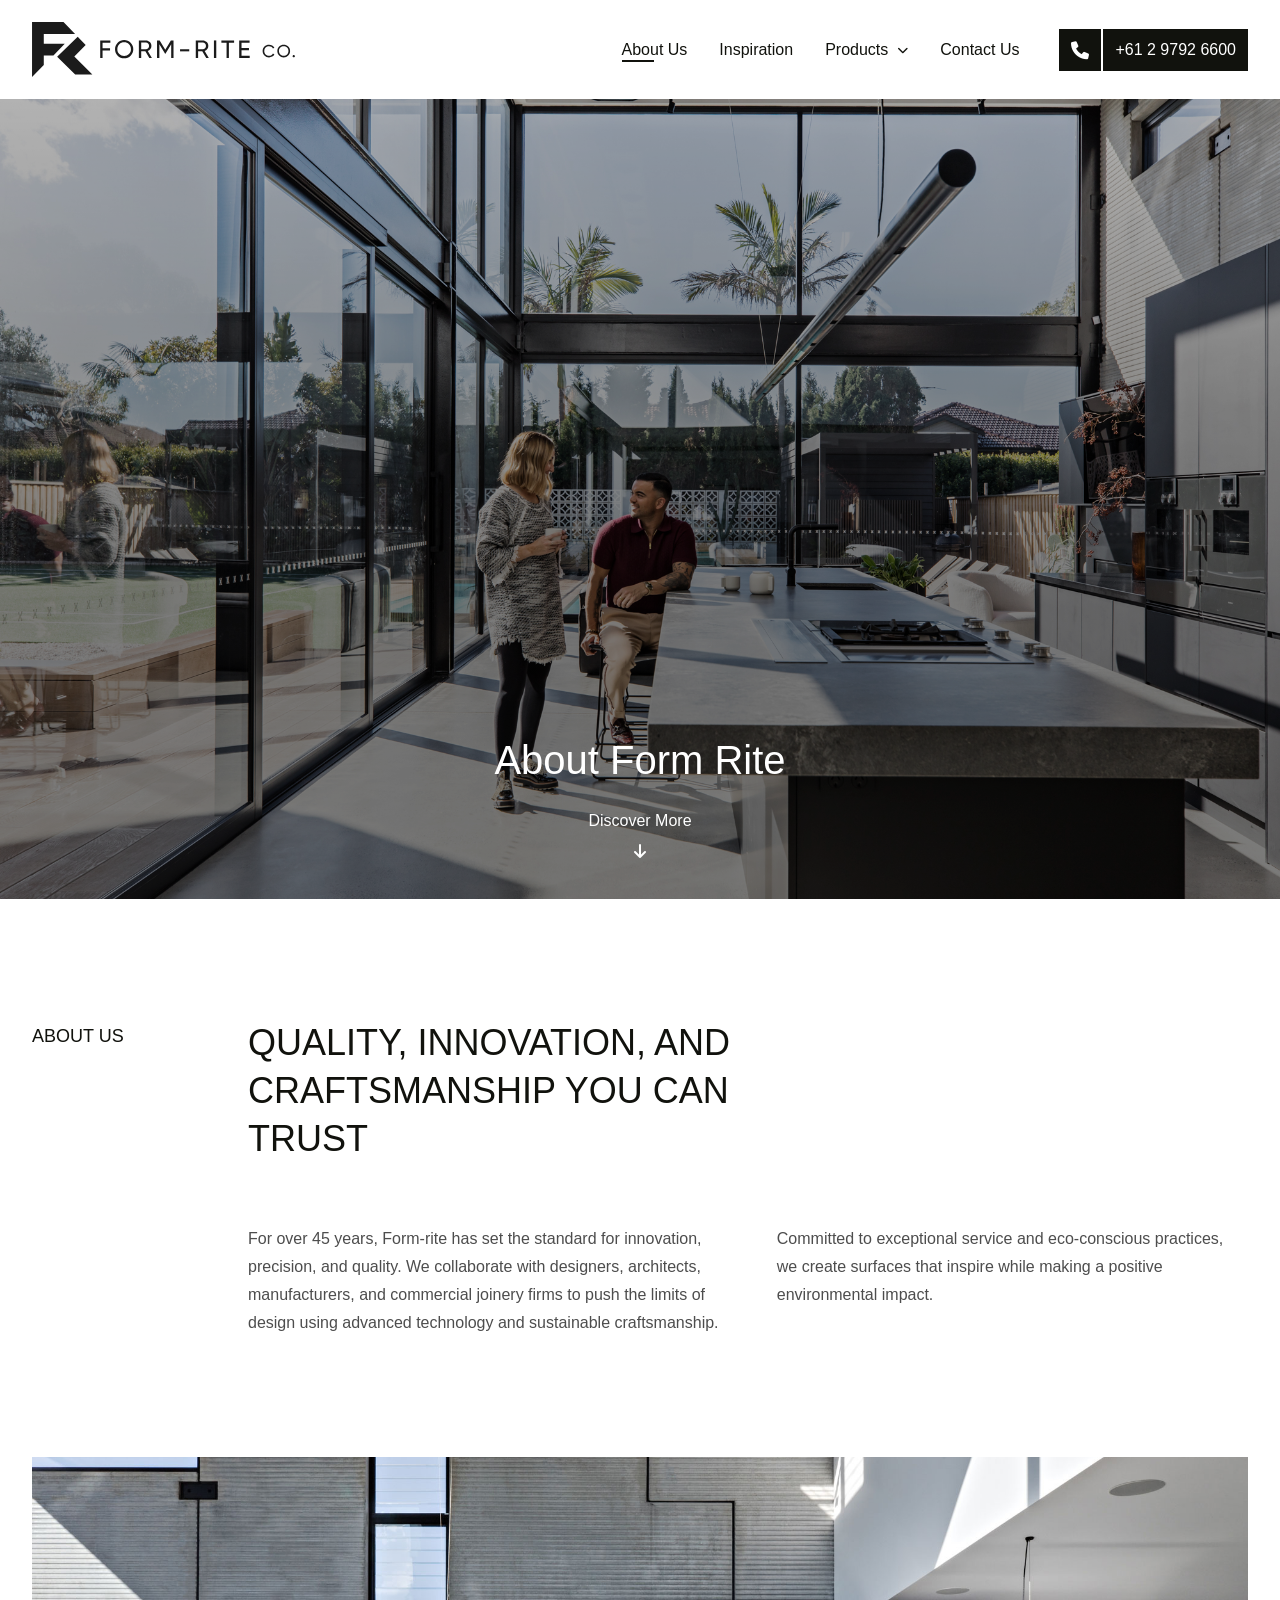
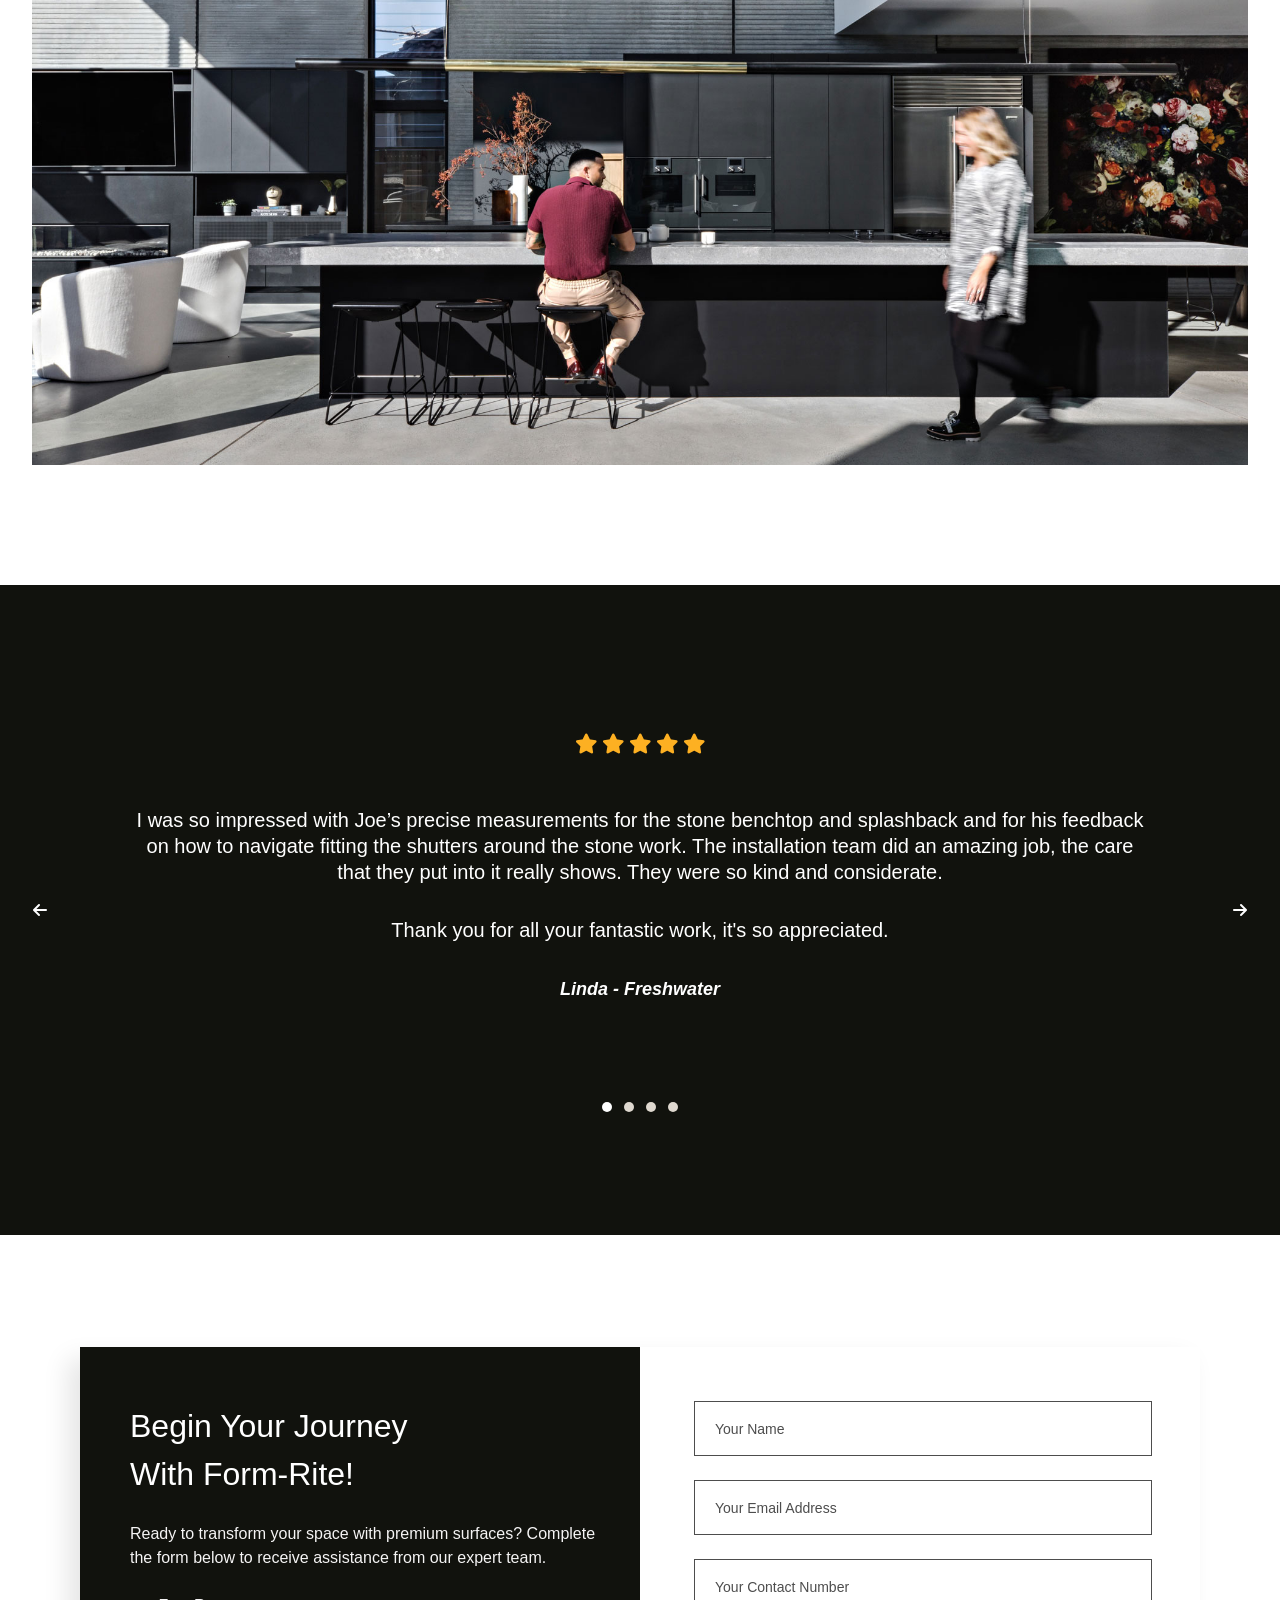
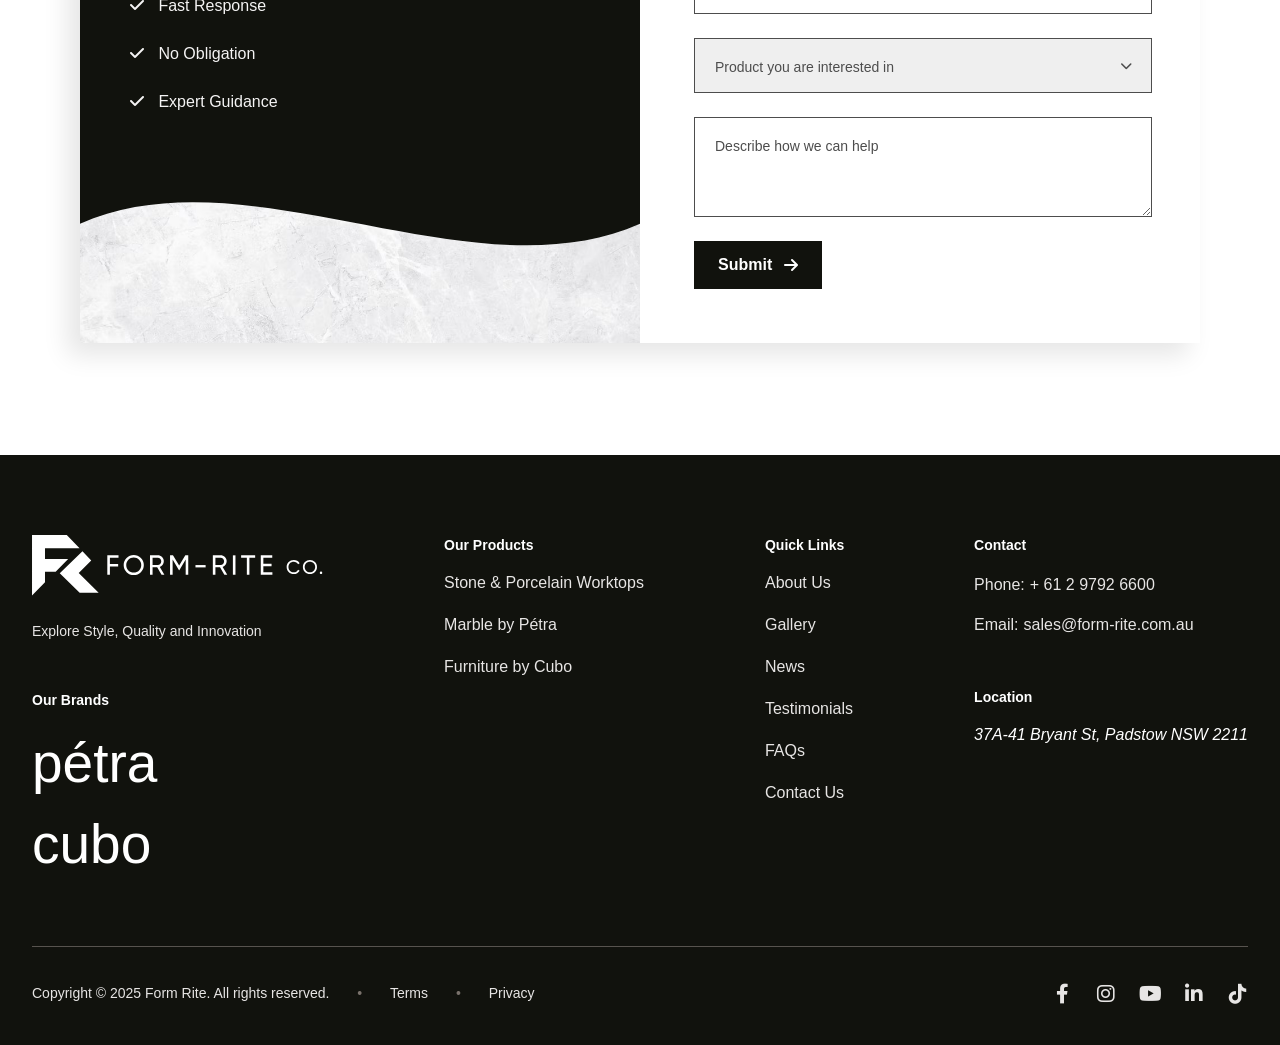
==== about.html @ 88936623 "first" ====
<!doctype html>
<html lang="en">
  <head>
    <meta charset="UTF-8" />
    <meta name="viewport" content="width=device-width, initial-scale=1.0" />
    <title>Form-Rite Co. | Quality, Innovation & Craftsmanship</title>
    <!-- Font Awesome for Icons -->
    <link
      rel="stylesheet"
      href="https://cdnjs.cloudflare.com/ajax/libs/font-awesome/6.0.0/css/all.min.css"
    />
    <!-- Splide CSS -->
    <link
      rel="stylesheet"
      href="https://cdn.jsdelivr.net/npm/@splidejs/splide@4.1.4/dist/css/splide.min.css"
    />

    <!-- Splide JS -->
    <script src="https://cdn.jsdelivr.net/npm/@splidejs/splide@4.1.4/dist/js/splide.min.js"></script>

    <!-- CSS  -->
    <link rel="stylesheet" href="./css/base.css" />
    <link rel="stylesheet" href="./css/main.css" />
    <link rel="stylesheet" href="./css/main-responsive.css" />
    <link rel="stylesheet" href="./css/inner-content.css" />
  </head>
  <body class="site-wrapper">
    <!-- HEADER NAVIGATION -->
    <header class="main-header">
      <div class="wrapper">
        <div class="container main-header__inner">
          <div class="main-header__logo">
            <a href="./index.html">
              <img src="./images/Formrite-logo.svg" alt="Form-Rite Co." />
            </a>
          </div>
          <div class="main-header__links">
            <nav class="main-nav">
              <ul class="main-nav__list">
                <li class="main-nav__item">
                  <a href="./about.html" class="main-nav__link active">
                    About Us
                  </a>
                </li>
                <li class="main-nav__item">
                  <a href="./inspiration.html" class="main-nav__link"
                    >Inspiration</a
                  >
                </li>
                <li class="main-nav__item main-nav__item--dropdown">
                  <span class="main-nav__link">
                    Products
                    <i class="fas fa-chevron-down"></i>
                  </span>
                  <ul class="dropdown-menu">
                    <li>
                      <a href="./product.html" class="dropdown-link">
                        Stone & Porcelain
                      </a>
                    </li>
                    <li>
                      <a href="./product.html" class="dropdown-link">pétra</a>
                    </li>
                    <li>
                      <a href="./product.html" class="dropdown-link">cubo</a>
                    </li>
                  </ul>
                </li>
                <li class="main-nav__item">
                  <a href="./contact.html" class="main-nav__link">Contact Us</a>
                </li>
              </ul>
            </nav>

            <div class="main-header__cta">
              <a href="tel:+61297926600" class="btn--header">
                <i class="fas fa-phone"></i><span>+61 2 9792 6600</span>
              </a>
            </div>
            <button
              class="mobile-nav-toggle"
              aria-label="Toggle navigation"
              id="menu-toggle"
            >
              <i class="fas fa-bars"></i>
            </button>
          </div>
        </div>
      </div>
    </header>

    <!-- HERO SECTION -->
    <section class="hero">
      <img
        src="./images/about-banner.jpg"
        alt=" Banner Tea"
        class="banner-img"
      />
      <div class="wrapper">
        <div class="container hero__container">
          <div class="hero__content">
            <h1 class="hero__title">About Form Rite</h1>
            <a href="#body-content" class="hero__scroll">
              <span class="hero__scroll-text">Discover More</span>
              <i class="fas fa-arrow-down hero__scroll-icon"></i>
            </a>
          </div>
        </div>
      </div>
    </section>
    <section id="body-content"></section>
    <!-- ABOUT SECTION -->
    <section id="about" class="about-section padding-120">
      <div class="wrapper">
        <div class="container">
          <div class="section-split">
            <aside class="section-label">ABOUT US</aside>
            <div class="section-content">
              <h2 class="section-heading about-section-heading">
                QUALITY, INNOVATION, AND CRAFTSMANSHIP YOU CAN TRUST
              </h2>
              <div class="about-grid">
                <p class="about-text">
                  For over 45 years, Form-rite has set the standard for
                  innovation, precision, and quality. We collaborate with
                  designers, architects, manufacturers, and commercial joinery
                  firms to push the limits of design using advanced technology
                  and sustainable craftsmanship.
                </p>
                <p class="about-text">
                  Committed to exceptional service and eco-conscious practices,
                  we create surfaces that inspire while making a positive
                  environmental impact.
                </p>
              </div>
            </div>
          </div>
        </div>
      </div>
    </section>

    <section class="about-main-section padding-bottom-120">
      <div class="wrapper">
        <div class="container">
          <div class="about-main-image-wrapper">
            <img src="./images/guy-tea.png" alt="Guy Drink Tea" />
          </div>
        </div>
      </div>
    </section>

    <!-- TESTIMONIAL SECTION -->
    <section class="testimonials padding-120">
      <div class="wrapper">
        <!-- 1. Added 'splide' class here -->
        <div class="container splide" id="testimonial-slider">
          <!-- CUSTOM ARROWS -->
          <div class="splide__arrows">
            <button class="splide__arrow splide__arrow--prev">
              <i class="fas fa-arrow-left"></i>
            </button>
            <button class="splide__arrow splide__arrow--next">
              <i class="fas fa-arrow-right"></i>
            </button>
          </div>
          <!-- 2. Added splide__track -->
          <div class="splide__track">
            <!-- 3. Added splide__list -->
            <ul class="splide__list">
              <!-- Slide 1 -->
              <li class="splide__slide">
                <div class="testimonial-slider">
                  <div class="testimonial-slider__stars">
                    <i class="fas fa-star"></i><i class="fas fa-star"></i
                    ><i class="fas fa-star"></i><i class="fas fa-star"></i
                    ><i class="fas fa-star"></i>
                  </div>
                  <blockquote class="testimonial-slider__quote">
                    I was so impressed with Joe’s precise measurements for the
                    stone benchtop and splashback and for his feedback on how to
                    navigate fitting the shutters around the stone work. The
                    installation team did an amazing job, the care that they put
                    into it really shows. They were so kind and considerate.
                  </blockquote>
                  <p class="testimonial-slider__footer">
                    Thank you for all your fantastic work, it's so appreciated.
                  </p>
                  <cite class="testimonial-slider__author"
                    >Linda - Freshwater</cite
                  >
                </div>
              </li>

              <!-- Slide 2 (Example) -->
              <li class="splide__slide">
                <div class="testimonial-slider">
                  <div class="testimonial-slider__stars">
                    <i class="fas fa-star"></i><i class="fas fa-star"></i
                    ><i class="fas fa-star"></i><i class="fas fa-star"></i
                    ><i class="fas fa-star"></i>
                  </div>
                  <blockquote class="testimonial-slider__quote">
                    "Fantastic experience from start to finish. The quality of
                    the porcelain is exceptional and the team was very
                    professional during the installation."
                  </blockquote>
                  <p class="testimonial-slider__footer">
                    Highly recommended service!
                  </p>
                  <cite class="testimonial-slider__author">John - Sydney</cite>
                </div>
              </li>
              <!-- Slide 1 -->
              <li class="splide__slide">
                <div class="testimonial-slider">
                  <div class="testimonial-slider__stars">
                    <i class="fas fa-star"></i><i class="fas fa-star"></i
                    ><i class="fas fa-star"></i><i class="fas fa-star"></i
                    ><i class="fas fa-star"></i>
                  </div>
                  <blockquote class="testimonial-slider__quote">
                    I was so impressed with Joe’s precise measurements for the
                    stone benchtop and splashback and for his feedback on how to
                    navigate fitting the shutters around the stone work. The
                    installation team did an amazing job, the care that they put
                    into it really shows. They were so kind and considerate.
                  </blockquote>
                  <p class="testimonial-slider__footer">
                    Thank you for all your fantastic work, it's so appreciated.
                  </p>
                  <cite class="testimonial-slider__author"
                    >Linda - Freshwater</cite
                  >
                </div>
              </li>

              <!-- Slide 2 (Example) -->
              <li class="splide__slide">
                <div class="testimonial-slider">
                  <div class="testimonial-slider__stars">
                    <i class="fas fa-star"></i><i class="fas fa-star"></i
                    ><i class="fas fa-star"></i><i class="fas fa-star"></i
                    ><i class="fas fa-star"></i>
                  </div>
                  <blockquote class="testimonial-slider__quote">
                    "Fantastic experience from start to finish. The quality of
                    the porcelain is exceptional and the team was very
                    professional during the installation."
                  </blockquote>
                  <p class="testimonial-slider__footer">
                    Highly recommended service!
                  </p>
                  <cite class="testimonial-slider__author">John - Sydney</cite>
                </div>
              </li>
            </ul>
          </div>

          <!-- 4. Splide will automatically inject pagination here -->
        </div>
      </div>
    </section>

    <!-- CONTACT SECTION -->
    <section class="contact-section">
      <div class="wrapper">
        <div class="container">
          <div class="contact-card">
            <!-- LEFT: Info & Wave -->
            <div class="contact-card__info">
              <div class="contact-card__text-content">
                <h2>Begin Your Journey With Form-Rite!</h2>
                <p>
                  Ready to transform your space with premium surfaces? Complete
                  the form below to receive assistance from our expert team.
                </p>
                <ul class="contact-list">
                  <li><i class="fas fa-check"></i> Fast Response</li>
                  <li><i class="fas fa-check"></i> No Obligation</li>
                  <li><i class="fas fa-check"></i> Expert Guidance</li>
                </ul>
              </div>

              <!-- The Wavy Marble Element -->
              <div class="marble-wave">
                <img src="./images/marble-bg.png" alt="Marble Texture" />
              </div>
            </div>

            <!-- RIGHT: Form -->
            <div class="contact-card__form">
              <form>
                <input type="text" placeholder="Your Name" class="form-input" />
                <input
                  type="email"
                  placeholder="Your Email Address"
                  class="form-input"
                />
                <input
                  type="tel"
                  placeholder="Your Contact Number"
                  class="form-input"
                />

                <div class="select-box">
                  <select class="form-select">
                    <option disabled selected>
                      Product you are interested in
                    </option>
                    <option value="stone">Stone & Porcelain</option>
                    <option value="marble">Pétra</option>
                    <option value="furniture">Cubo</option>
                  </select>
                </div>

                <textarea
                  placeholder="Describe how we can help"
                  class="form-textarea"
                  rows="2"
                ></textarea>

                <button type="submit" class="btn--submit">
                  Submit <i class="fas fa-arrow-right"></i>
                </button>
              </form>
            </div>
          </div>
        </div>
      </div>
    </section>

    <!-- THE WAVE CLIP (Paste this at the bottom of your HTML) -->
    <svg width="0" height="0" style="position: absolute">
      <defs>
        <clipPath id="contact-wave" clipPathUnits="objectBoundingBox">
          <path d="M1,0.2 C0.7,0.7 0.3,-0.3 0,0.2 V1 H1 Z"></path>
        </clipPath>
      </defs>
    </svg>

    <!-- FOOTER -->
    <footer class="main-footer">
      <div class="wrapper">
        <div class="container">
          <div class="footer-grid">
            <div class="footer-brand">
              <img
                src="./images/White-Form-rite_logo.svg"
                alt="Form-Rite Co."
                class="footer-logo"
              />
              <p class="footer-tagline">
                Explore Style, Quality and Innovation
              </p>
              <div class="footer-sub-brands">
                <h4 class="footer-heading">Our Brands</h4>
                <p class="brand-text">pétra</p>
                <p class="brand-text">cubo</p>
              </div>
            </div>

            <div class="footer-nav-col">
              <h4 class="footer-heading">Our Products</h4>
              <ul class="footer-links">
                <li><a href="#">Stone & Porcelain Worktops</a></li>
                <li><a href="#">Marble by Pétra</a></li>
                <li><a href="#">Furniture by Cubo</a></li>
              </ul>
            </div>

            <div class="footer-nav-col">
              <h4 class="footer-heading">Quick Links</h4>
              <ul class="footer-links">
                <li><a href="./about.html">About Us</a></li>
                <li><a href="#">Gallery</a></li>
                <li><a href="#">News</a></li>
                <li><a href="#">Testimonials</a></li>
                <li><a href="#">FAQs</a></li>
                <li><a href="#">Contact Us</a></li>
              </ul>
            </div>

            <div class="footer-nav-col">
              <h4 class="footer-heading">Contact</h4>
              <p class="footer-contact">
                <span>Phone:</span
                ><a href="tel:+61297926600">+ 61 2 9792 6600</a>
              </p>
              <p class="footer-contact">
                <span>Email:</span>
                <a href="mailto:sales@form-rite.com.au"
                  >sales@form-rite.com.au
                </a>
              </p>
              <h4 class="footer-heading footer-heading--margin">Location</h4>
              <address class="footer-address">
                37A-41 Bryant St, Padstow NSW 2211
              </address>
            </div>
          </div>

          <div class="footer-bottom">
            <div class="footer-legal">
              <p>
                Copyright © 2025 Form Rite. All rights reserved.
                <span class="dot-dot">•</span> <a href="#">Terms</a>
                <span class="dot-dot">•</span> <a href="#">Privacy</a>
              </p>
            </div>
            <div class="footer-socials">
              <a href="#"><i class="fab fa-facebook-f"></i></a>
              <a href="#"><i class="fab fa-instagram"></i></a>
              <a href="#"><i class="fab fa-youtube"></i></a>
              <a href="#"><i class="fab fa-linkedin-in"></i></a>
              <a href="#"><i class="fab fa-tiktok"></i></a>
            </div>
          </div>
        </div>
      </div>
    </footer>
    <script src="./js/dropdown.js"></script>
    <script src="./js/main.js"></script>
  </body>
</html>
---- css/base.css ----
@import url("https://fonts.cdnfonts.com/css/almarai");
@import url("https://fonts.cdnfonts.com/css/inter");
@import url("https://fonts.cdnfonts.com/css/futura-lt");
:root {
  /* Font  */
  --heading-font: "Almarai", sans-serif;
  --body-font: "Inter", sans-serif;
  --beautiful-font: "Futura LT", sans-serif;
  /* Colors  */
  --color-black: #11120d;
  --color-dark-gray: #4d4d4d;
  --color-beige: #dfd8cf;
  --color-white: #ffffff;
  --footer-text-white: #e7e5e4;
  --form-text-white: #f5f4f4;
  /* Golbal padding  */
  --container-width: 1216px;
  --container-margin: 0 auto;
  --container-padding: 0 2rem;

  /* section padding  */
  --padding-120: 12rem 0;
  --padding-80: 8rem 0;
  --section-split: 9.6rem;
  /* Nav  */
  --navbar-height: 10rem;
  --navbar-padding: 2.2rem 0;
  /* Icon  */
  --icon-size: 1.8rem;
  /* Transition  */
  --transition: all 0.3s ease;
}

* {
  box-sizing: border-box;
  margin: 0;
  padding: 0;
}
html {
  font-size: 62.5%;
  scroll-behavior: smooth;
  /* Prevent Safari from overriding font sizes */
  -webkit-text-size-adjust: 100%;
}
/* --- Base Body Styles --- */
body {
  font-family: var(--body-font);
  font-size: 1.6rem; /* Becomes 16px due to 62.5% html font-size */
  line-height: 1.5;
  background-color: var(--color-white);
  color: var(--color-black);
  -webkit-font-smoothing: antialiased;
  -moz-osx-font-smoothing: grayscale;
}

/* --- Typography --- */
h1,
h2,
h3 {
  font-family: var(--heading-font);
  color: var(--color-black);
  font-weight: 400;
  letter-spacing: 0;
  vertical-align: middle;
}

h1 {
  font-size: 4rem;
  line-height: 5rem;
  text-align: center;
}
h2 {
  font-size: 3.6rem;
  line-height: 4.8rem;
  text-transform: uppercase;
}
h3 {
  font-size: 3.2rem;
  line-height: 4.8rem;
  text-transform: capitalize;
}
h4 {
  font-family: var(--heading-font);
  font-weight: 700;
  font-size: 1.4rem;
  line-height: 2rem;
  letter-spacing: 0;
  margin-bottom: 1.6rem;
}
p {
  font-family: var(--body-font);
  font-weight: 400;
  font-size: 1.6rem;
  line-height: 2.8rem;
  letter-spacing: 0;
  vertical-align: middle;
  color: var(--color-dark-gray);
}
.section-label {
  max-width: 216px;
  width: 100%;
  padding-top: 0.4rem;
  font-weight: 400;
  font-size: 1.8rem;
  line-height: 2.6rem;
  letter-spacing: 0%;
  text-transform: uppercase;
}
.section-heading--white {
  color: var(--color-white);
}
/* --- Interactive Elements --- */
a {
  text-decoration: none;
  color: inherit;
  transition: opacity 0.3s ease;
}

button {
  cursor: pointer;
  border: none;
  font-family: inherit;
}

/* --- Utility Classes --- */
.bg-dark {
  background-color: var(--color-black);
  color: var(--color-white);
}

.text-center {
  text-align: center;
}

/* --- Responsive Helpers --- */
@media (max-width: 1024px) {
  :root {
    --container-padding: 0 2rem;
    --padding-120: 9rem 0;
    --padding-80: 6rem 0;
    --section-split: 6rem;
  }
}
@media (max-width: 768px) {
  :root {
    --container-padding: 0 2rem; /* Reduce padding on mobile */
    --padding-120: 6rem 0;
    --padding-80: 4rem 0;
    --section-split: 4rem;
  }

  h1 {
    font-size: 2.8rem;
    line-height: 3.8rem;
  }
  h2 {
    font-size: 2.4rem;
    line-height: 3.8rem;
  }
  .section-label {
    font-size: 1.6rem;
  }
}
@media (max-width: 480px) {
  :root {
    --padding-120: 4rem 0;
    --padding-80: 3rem 0;
    --section-split: 3rem;
  }
}

/* --- Image Reset --- */
img {
  max-width: 100%;
  display: block;
}
.wrapper {
  padding: var(--container-padding);
}
.container {
  max-width: var(--container-width);
  margin: var(--container-margin);
}
.btn {
  background: var(--color-black);
  color: var(--color-white);
  padding: 1.3rem;
}
.padding-80 {
  padding: var(--padding-80);
}

.padding-120 {
  padding: var(--padding-120);
}
.padding-bottom-120 {
  padding: 0 0 var(--padding-120);
}
---- css/main.css ----
/* Header  */
.main-header {
  max-height: var(--navbar-height);
  padding: var(--navbar-padding);
  position: relative;
  z-index: 1000;
  background-color: var(--color-white); /* Ensures header is solid */
}

.main-header__inner {
  display: flex;
  justify-content: space-between;
  align-items: center;
}

.main-header__logo img {
  width: 100%;
  max-width: 100%;
  height: 55px;
  object-fit: contain;
  object-position: center left;
}
.main-header__links {
  display: flex;
  align-items: center;
}
.main-nav__list {
  list-style: none;
  display: flex;
  align-items: center;
  gap: 3.2rem;
  margin-right: 4rem;
}

.main-nav__item {
  font-weight: 500;
  font-size: 1.6rem;
  line-height: 2.4rem;
  letter-spacing: 0;
}
.main-nav__link {
  display: flex;
  align-items: center;
  position: relative;
  transition: var(--transition);
  cursor: pointer;
}
.main-nav__link::after {
  content: "";
  position: absolute;
  bottom: 0;
  left: 0; /* Move to the middle */
  width: 0; /* Start hidden */
  height: 2px; /* Thickness */
  background-color: var(--color-black); /* Your palette color */
  transition: width 0.3s ease-in-out;
}

.main-nav__link:hover::after,
.main-nav__link.active::after {
  width: 50%; /* This defines the "half underline" */
}
.btn--header {
  display: flex;
  align-items: center;
  gap: 2px;
}
.btn--header i {
  /* 1. Make it a fixed-size square box */
  display: inline-flex;
  align-items: center;
  justify-content: center;
  width: 4.2rem;
  height: 4.2rem;

  /* 2. Control the icon (glyph) size */
  font-size: var(--icon-size);

  line-height: 1;

  vertical-align: middle;

  background: var(--color-black);
  color: var(--color-white);
}
.btn--header span {
  display: inline-flex;
  align-items: center;
  justify-content: center;
  height: 4.2rem;
  background: var(--color-black);
  color: var(--color-white);
  font-weight: 500;
  font-size: 1.6rem;
  line-height: 2.4rem;
  letter-spacing: 0;
  padding: 0 1.2rem;
}
.btn--header:hover i,
.btn--header:hover span {
  opacity: 0.9;
}

/* DropDOwn  */

.main-nav__link i {
  padding-left: 1rem;
  font-size: 1.1rem;
  align-items: center;
}

/* 1. Parent Positioning */
.main-nav__item--dropdown {
  position: relative; /* Anchor for the absolute dropdown */
}

/* 2. Dropdown Container */
.dropdown-menu {
  position: absolute;
  top: 100%; /* Sits directly below the link */
  left: 0;
  width: 18rem;
  background-color: var(--color-white);
  list-style: none;
  box-shadow: 0 10px 25px rgba(0, 0, 0, 0.1);

  /* Animation: Start hidden and slightly lower */
  opacity: 0;
  visibility: hidden;
  transform: translateY(10px);
  transition: all 0.3s ease;
  z-index: 100;
}

/* 3. Show on Hover */
.main-nav__item--dropdown:hover .dropdown-menu {
  opacity: 1;
  visibility: visible;
  transform: translateY(0);
}

/* 4. Dropdown Individual Links */
.dropdown-link {
  display: block;
  padding: 1rem 2.5rem;
  text-decoration: none;
  font-weight: 500;
  font-size: 1.5rem;
  line-height: 2rem;
  letter-spacing: 0;
  transition: background 0.2s ease;
}

.dropdown-link:hover {
  background-color: var(--color-black);
  color: var(--color-white);
}

/* 5. Handle the Chevron Icon */
.nav-icon {
  font-size: 1.2rem; /* Smaller than the 4.2rem buttons */
  margin-left: 8px;
  transition: transform 0.3s ease;
}

/* Rotate chevron when parent is hovered */
.main-nav__item--dropdown:hover .nav-icon {
  transform: rotate(180deg);
}

/* Ensure the half-underline doesn't cover the whole width including icon */
.main-nav__item--dropdown .main-nav__link::after {
  max-width: 60px; /* Optional: limits the underline length on the dropdown trigger */
}

/* Banner Section  */

.hero {
  position: relative;
  /* Calculate height: 100% viewport height minus navbar */
  height: calc(100vh - var(--navbar-height));
  width: 100%;
  overflow: hidden;
  display: flex;
  align-items: end;
  padding: 4rem 0;
  background: linear-gradient(
    360deg,
    rgba(0, 0, 0, 0.3) 36.5%,
    rgba(0, 0, 0, 0) 100%
  );
}

.banner-img {
  position: absolute;
  top: 0;
  left: 0;
  width: 100%;
  height: 100%;
  /* This makes the img behave like a background-cover */
  object-fit: cover;
  object-position: center;
  z-index: -1; /* Pushes image behind the text */
}

/* Optional: Add a dark overlay so text is easier to read */
.hero::before {
  content: "";
  position: absolute;
  top: 0;
  left: 0;
  width: 100%;
  height: 100%;
  background: rgba(0, 0, 0, 0.3); /* Subtle dark tint */
  z-index: 0;
}

.hero .wrapper {
  position: relative;
  z-index: 1; /* Ensures content stays above the image and overlay */
  width: 100%;
}

.hero__content {
  color: var(--color-white);
  text-align: center;
}

.hero__title {
  color: var(--color-white); /* Override default if needed */
  margin-bottom: 2.4rem;
}

/* Scroll Section Styles */
.hero__scroll {
  display: inline-flex;
  flex-direction: column;
  align-items: center;
  gap: 0.8rem;
  cursor: pointer;
}

.hero__scroll-text {
  font-family: var(--body-font);
  font-size: 1.6rem;
  letter-spacing: 0;
  font-weight: 500;
  line-height: 2.4rem;

  /* FIX 1: Add relative positioning so the line stays under the text */
  position: relative;
  padding-bottom: 2px; /* Give the line some breathing room */
  display: inline-block; /* Ensures the span respects height/padding */
}

.hero__scroll-text::after,
.footer-links a::after,
.footer-contact a::after {
  content: "";
  position: absolute;
  bottom: 0;
  left: 0;
  width: 0;
  height: 1px;
  background-color: var(--color-white);
  transition: width 0.3s ease-in-out;
}

/* FIX 2 & 3: Match the class name and add :hover */
.hero__scroll:hover .hero__scroll-text::after,
.footer-links a:hover::after,
.footer-contact a:hover::after {
  width: 100%; /* Or 50% if you still want the half-underline look */
}

.hero__scroll-icon {
  font-size: 1.6rem;
  animation: bounce 2s infinite;
  color: var(--color-white); /* Ensure it is visible against the banner */
}

@keyframes bounce {
  0%,
  20%,
  50%,
  80%,
  100% {
    transform: translateY(0);
  }
  40% {
    transform: translateY(-5px);
  }
  60% {
    transform: translateY(-3px);
  }
}

/* Footer Section  */

.main-footer {
  background: var(--color-black);
  color: var(--color-white);
  padding: 8rem 0 4rem;
}
.footer-grid {
  display: flex;
  flex-wrap: wrap;
  gap: 3rem 2rem;
  justify-content: space-between;
  align-items: flex-start;
  padding-bottom: 6.4rem;
  border-bottom: 1px solid #57534e;
}
.footer-logo {
  max-width: 291px;
  width: 100%;
  height: auto;
  margin-bottom: 2.4rem;
}
.footer-tagline {
  font-weight: 400;
  font-size: 1.4rem;
  line-height: 2.2rem;
  letter-spacing: 0;
  color: var(--footer-text-white);
  margin-bottom: 4.8rem;
}
.footer-sub-brands p {
  font-family: var(--beautiful-font);
  font-weight: 400;
  font-size: 5.5rem;
  line-height: 7.5rem;
  letter-spacing: 4%;
  color: var(--color-white);
}
.footer-sub-brands p + p {
  margin-top: 6px;
}

.footer-links {
  list-style: none;
  display: flex;
  flex-direction: column;
  gap: 1.6rem;
}
.footer-contact span {
  font-family: var(--body-font);
  font-weight: 400;
  font-size: 1.6rem;
  line-height: 2.4rem;
  color: var(--footer-text-white);
  display: inline-block;
  padding-right: 0.5rem;
}
.footer-contact + .footer-contact {
  margin-top: 1.4rem;
  display: flex;
}
.footer-links a,
.footer-contact a {
  position: relative;
  display: inline-block;
  padding-bottom: 2px;
  font-family: var(--body-font);
  font-weight: 400;
  font-size: 1.6rem;
  line-height: 2.4rem;
  letter-spacing: 0;
  color: var(--footer-text-white);
}

.footer-heading--margin {
  margin-top: 4.8rem;
}

.footer-bottom {
  display: flex;

  justify-content: space-between;
  align-items: center;
  padding-top: 3.4rem;
}

.footer-legal p {
  font-weight: 400;
  font-size: 1.4rem;
  line-height: 2rem;
  letter-spacing: 0;
  color: var(--footer-text-white);
}
.footer-legal .dot-dot {
  display: inline-block;
  color: #79716b;
  padding: 0 2.4rem;
}

.footer-socials {
  display: flex;
  align-items: center;
  gap: 2.4rem;
}

.footer-socials i {
  display: inline-flex;
  align-items: center;
  justify-content: center;
  width: 2rem;
  height: 2rem;
  font-size: 2rem;
  line-height: 1;

  vertical-align: middle;
  color: var(--footer-text-white);
}

/* Contact Section  */

.contact-section {
  background-image: url("../images/marble-bg.png");
  background-size: cover;
  background-repeat: no-repeat;
  background-position: center;
  background-attachment: fixed;
  padding: 11.2rem 0;
}

/* The Main Card */
.contact-card {
  display: grid;
  grid-template-columns: 1fr 1fr;
  background-color: var(--color-white);
  box-shadow: -12px 12px 24px 0px #0000001a;
  max-width: 1120px;
  margin: 0 auto;
}

/* Left Black Info Side */
.contact-card__info {
  background-color: var(--color-black);
  color: var(--color-white);
  position: relative;
  display: flex;
  flex-direction: column;
  overflow: hidden;
}

.contact-card__text-content {
  z-index: 2;
  padding: 5.5rem 4rem 18rem 5rem;
}

.contact-card__text-content h2 {
  color: var(--color-white);
  font-weight: 400;
  font-size: 3.2rem;
  line-height: 4.8rem;
  letter-spacing: 0;
  max-width: 34rem;
  text-transform: capitalize;
  margin-bottom: 2.4rem;
}
.contact-card__text-content p {
  color: var(--form-text-white);
  font-weight: 400;
  font-size: 1.6rem;
  line-height: 2.4rem;
  letter-spacing: 0%;
  margin-bottom: 2.4rem;
}
.contact-list {
  list-style: none;
}
.contact-list li {
  font-weight: 400;
  font-size: 1.6rem;
  line-height: 2.4rem;
  letter-spacing: 0%;
  color: var(--form-text-white);
  margin-bottom: 2.4rem;
}
.contact-list i {
  display: inline-block;
  margin-right: 1rem;
}

/* The Wavy Marble Texture */
.marble-wave {
  position: absolute;
  bottom: 0;
  left: 0;
  width: 100%;
  height: 25%; /* Controls how much marble is visible */
}

.marble-wave img {
  width: 100%;
  height: 100%;
  object-fit: cover;
  clip-path: url(#contact-wave); /* Links to the SVG above */
}

/* Right Form Side */
.contact-card__form {
  padding: 5.4rem 4.8rem 5.4rem 5.4rem;
}

.form-input,
.form-select,
.form-textarea {
  width: 100%;
  padding: 1.15rem 2rem;
  margin-bottom: 2.4rem;
  border: 1px solid var(--color-dark-gray);
  font-family: var(--body-font);
  font-weight: 400;
  font-size: 1.4rem;
  line-height: 3.2rem;
  letter-spacing: 0%;
  vertical-align: middle;
  color: var(--color-dark-gray);
  height: 5.5rem;
}
.form-input::placeholder,
.form-textarea::placeholder,
.form-select:invalid,
.form-select option[value=""][disabled] {
  color: var(--color-dark-gray);
}
.form-textarea {
  height: 10rem;
}
/* 1. Hide the default browser arrow */
.form-select {
  appearance: none;
  -webkit-appearance: none;
  -moz-appearance: none;

  /* Add extra right padding so text doesn't hit the icon */
  padding-right: 4.5rem !important;
  cursor: pointer;
}

/* 2. Position the parent container */
.select-box {
  position: relative;
  width: 100%;
}

/* 3. Add the Font Awesome Icon */
.select-box::after {
  /* This is the Font Awesome 'Chevron Down' Unicode */
  content: "\f078";
  font-family: "Font Awesome 6 Free";
  font-weight: 900; /* Required for solid icons */

  /* Positioning */
  position: absolute;
  right: 2rem; /* Match your input horizontal padding */
  top: 50%;
  transform: translateY(-50%);

  /* Styling */
  font-size: 1.2rem;
  color: var(--color-dark-gray);

  /* CRITICAL: Allows clicks to pass through to the select menu */
  pointer-events: none;

  /* Small adjustment to account for your line-height/padding offset */
  margin-top: -1.2rem;
}

/* 4. Optional: Change icon color on hover */
.select-box:hover::after {
  color: var(--color-black);
}
.select-box:focus-within::after {
  color: var(--color-black);
}
/* Submit Button */
.btn--submit {
  display: flex;
  align-items: center;
  gap: 1.2rem;
  background-color: var(--color-black);
  color: var(--color-white);
  padding: 1.2rem 2.4rem;
  font-weight: 600;
  font-size: 1.6rem;
  line-height: 2.4rem;
  cursor: pointer;
  width: fit-content;
}
.btn--submit:hover {
  opacity: 0.9;
}
.form-input:focus,
.form-select:focus,
.form-textarea:focus {
  /* 1. This removes the default blue outline */
  outline: 1px solid var(--color-black);
}

/* Ensure the transition is smooth (add this to the base styles of the inputs) */
.form-input,
.form-select,
.form-textarea {
  transition: all 0.2s ease-in-out;
}
---- css/main-responsive.css ----
/* --- Mobile Menu Styles --- */

/* Hide hamburger by default on desktop */
.mobile-nav-toggle {
  display: none;
  background: transparent;
  color: var(--color-black);
  border: none;
  width: auto;
  height: 4.2rem;
  font-size: 2.5rem;
  cursor: pointer;
  align-items: center;
  justify-content: center;
  transition: opacity 0.3s ease;
  margin-left: 2.5rem; /* Space between CTA and Hamburger */
}

.mobile-nav-toggle:hover {
  opacity: 0.9;
}

/* --- Breakpoint: 1024px --- */
@media (max-width: 1024px) {
  /* Hide the desktop navigation links */
  .main-nav {
    display: none;
  }

  /* Show the hamburger menu */
  .mobile-nav-toggle {
    display: flex;
  }

  /* Remove the large margin you had on the nav list */
  .main-nav__list {
    margin-right: 0;
  }
  .main-header__logo img {
    height: 40px;
  }
}

@media (max-width: 1024px) {
  /* 1. The Curtain */
  .main-nav {
    position: fixed;
    /* Adjust top to match your logic so there is no gap */
    top: calc(var(--navbar-height) - 13px);
    left: 0;
    width: 100%;

    /* Apply your specific height calculation */
    height: calc(100vh - calc(var(--navbar-height) - 13px));

    background-color: var(--color-white);
    display: flex;
    flex-direction: column;
    justify-content: flex-start;
    align-items: flex-start;
    padding: 2rem 4rem;
    z-index: 999;

    /* Falling effect */
    transform: translateY(-150%); /* Start high to stay hidden */
    transition: transform 0.5s cubic-bezier(0.77, 0, 0.175, 1);

    /* Enable internal scrolling if the menu links are longer than the screen */
    overflow-y: auto;
    -webkit-overflow-scrolling: touch;
  }

  .nav-open .main-nav {
    transform: translateY(0);
  }

  /* 2. The List and Items */
  .main-nav__list {
    flex-direction: column;
    align-items: flex-start; /* Left align */
    gap: 0; /* Use padding on links instead for better hit area */
    width: 100%; /* Make list full width */
    margin-right: 0;
  }

  .main-nav__item {
    width: 100%; /* Block behavior */
    border-bottom: 1px solid #eee; /* Optional: adds separation */
  }

  .main-nav__link {
    display: flex; /* Flex to keep text and icon on same line */
    justify-content: space-between; /* Icon to the far right */
    width: 100%;
    padding: 2rem 0; /* Large clickable area */
    font-size: 2rem;
    text-align: left;
  }

  /* 3. Mobile Dropdown Adjustments */
  .main-nav__item--dropdown .dropdown-menu {
    position: static;
    width: 100%;
    opacity: 1;
    visibility: visible;
    transform: none;
    box-shadow: none;
    max-height: 0;
    overflow: hidden;
    transition: max-height 0.3s ease;
    background-color: #f9f9f9; /* Subtle background for dropdown area */
  }

  .main-nav__item--dropdown.active .dropdown-menu {
    max-height: 300px;
    padding-bottom: 1rem;
  }

  .dropdown-link {
    padding: 1.5rem 2rem;
    width: 100%;
    display: block;
  }
}

/* Hide CTA on small phones */
@media (max-width: 768px) {
  .main-header__cta {
    display: none;
  }
}

/* Prevent scrolling when menu is open */
body.menu-is-open {
  overflow: hidden;
  height: 100vh;
  /* Optional: prevents page content from jumping if scrollbar disappears */
  touch-action: none;
}

@media (min-width: 769px) and (max-width: 1024px) {
  /* Hero Section Responsive  */
  .hero {
    height: calc(100vh - calc(var(--navbar-height) - 13px));
  }
  .main-footer {
    padding: 6rem 0 3rem;
  }
  .footer-brand {
    display: block;
    width: 100%;
    text-align: center;
  }
  .footer-logo {
    margin-left: auto;
    margin-right: auto;
  }
  .footer-bottom {
    flex-direction: column;
    gap: 2rem;
  }
}
@media (max-width: 768px) {
  .hero {
    height: calc(100vh - calc(var(--navbar-height) - 13px));
  }
  .footer-grid {
    flex-direction: column;
    padding-bottom: 4rem;
  }
  .main-footer {
    padding: 4rem 0 2rem;
  }
  .footer-heading--margin {
    margin-top: 3rem;
  }
  .footer-bottom {
    padding-top: 2rem;
    flex-direction: column;
    gap: 2rem;
  }
  .footer-legal p {
    width: 100%;
    text-align: center;
    max-width: 300px;
  }
  .contact-card {
    grid-template-columns: 1fr;
  }
  .contact-card__text-content {
    padding: 3rem 3rem 15rem 3rem;
  }
  .contact-card__form {
    padding: 3rem;
  }
  .contact-section {
    padding: 6rem 0;
  }
  .form-input,
  .form-select,
  .form-textarea {
    margin-bottom: 2rem;
  }
}
@media (max-width: 480px) {
  .contact-card__text-content {
    padding: 2rem 2rem 13rem 2rem;
  }
  .contact-card__form {
    padding: 2rem;
  }
  .contact-section {
    padding: 4rem 0;
  }
  .form-input,
  .form-select,
  .form-textarea {
    margin-bottom: 1rem;
  }
}
---- css/inner-content.css ----
/* About Section  */

.section-split {
  display: flex;
  justify-content: space-between;
  gap: 2rem 0rem;
}

.about-section-heading {
  max-width: 592px;
  padding-bottom: 6.2rem;
}

.section-content {
  max-width: 1000px;
  width: 100%;
}

.about-grid {
  display: grid;
  grid-template-columns: 1fr 1fr;
  justify-content: space-between;
  gap: clamp(3rem, 4.5vw, 6.4rem);
}

@media (max-width: 1024px) {
  .about-grid {
    grid-template-columns: 1fr;
    gap: 1rem;
  }
  .about-section-heading {
    padding-bottom: 2rem;
  }
}

@media (max-width: 768px) {
  .section-split {
    flex-wrap: wrap;
    flex-direction: column;
  }
  .about-section-heading {
    max-width: 400px;
  }
}

/* Image Gallery  */
.image-gallery {
  padding: 1.2rem 0;
}

.gallery-img {
  width: 100%;

  object-fit: cover;
  display: block;
  aspect-ratio: 35/20;
}

/* Inspiration Section  */

.inspiration-section {
  background: var(--color-black);
  color: var(--color-white);
}

.section-split-inspiration {
  display: grid;
  grid-template-columns: 66fr 78fr;
  align-items: stretch;
  position: relative;
}
.left-inspiration {
  height: 100%; /* Ensures the 'track' for the sticky element is the full section height */
}

.project-card__image-wrapper {
  aspect-ratio: 78 / 40;
  width: 100%;
  overflow: hidden;
  display: block;
  margin-bottom: 2.4rem;
}

.project-card__image-wrapper img {
  width: 100%;
  height: 100%;
  object-fit: cover;
  display: block;
  /* Remove the animation properties */
  will-change: transform; /* Helps performance */
  transition: transform 0.1s linear; /* Keeps the zoom feeling smooth */
}
.left-inspiration {
  margin-left: 2rem;
}
.inspiration-sidebar {
  max-width: 502px;
  margin: 4rem 4.6rem 0 auto;
  position: -webkit-sticky; /* For Safari */
  position: sticky;

  /* Where it stops relative to the top of the screen */
  top: 3.5rem;

  /* Important: Do NOT set height: 100% here. 
     The sidebar should only be as tall as its own content. */
  height: fit-content;
}
.inspiration-sidebar span {
  display: block;
  margin-bottom: 3.2rem;
}
.inspiration-sidebar h2 {
  max-width: 400px;
  margin-bottom: 9.2rem;
}
.project-list {
  display: flex;
  flex-direction: column;
  gap: 6.4rem;
}

.project-card__meta {
  display: block;
  font-weight: 400;
  font-size: 14px;
  line-height: 20px;
  letter-spacing: 0%;
  color: #dfd8cf;
  margin-bottom: 1.6rem;
}

.project-card__title {
  font-size: 2.4rem;
  line-height: 2.7rem;
  color: var(--color-white);
  display: flex;
  align-items: center;
  gap: 1.6rem;
}
.project-card__title span {
  display: inline-block;
}

.project-card__title i {
  display: inline-block;
  rotate: -45deg;
  height: 1.4rem;
  width: 1.4rem;
  font-size: 1.8rem;
}

@media (max-width: 1024px) {
  .section-split-inspiration {
    grid-template-columns: 1fr;
  }
  .inspiration-sidebar {
    max-width: 100%;
    margin: 0 0 4rem;
  }
  .project-card {
    margin: 0 2rem;
  }
  .inspiration-sidebar h2 {
    margin-bottom: 2rem;
  }
  .project-list {
    gap: 3rem;
  }
}

@media (max-width: 768px) {
  .section-split-inspiration {
    grid-template-columns: 1fr;
  }
  .inspiration-sidebar {
    max-width: 100%;
    margin: 0 0 4rem;
  }
  .project-card {
    margin: 0 2rem;
  }
  .inspiration-sidebar h2 {
    margin-bottom: 2rem;
  }
  .project-list {
    gap: 3rem;
  }
}

/* PRODUCTS SECTION  */

.products-section-heading {
  max-width: 700px;
  margin-right: auto;
}

.product-grid {
  display: grid;
  grid-template-columns: repeat(3, 1fr);
  margin-top: 9.6rem;
  gap: 2.3rem;
}

.product-item {
  position: relative;
  aspect-ratio: 39/53;
  overflow: hidden;
}

.product-item__image {
  width: 100%;
  height: 100%;
  object-fit: cover;
}

/* The Overlay (Just a container to position the content) */
.product-item__overlay {
  position: absolute;
  inset: 0;
  display: flex;
  flex-direction: column;
  justify-content: flex-end; /* Align box to bottom */
}

/* THE BLURRED BOX - Only behind the text */
.product-item__content {
  background: #00000033;

  backdrop-filter: blur(20px);

  -webkit-backdrop-filter: blur(20px); /* Safari */
  padding: 3rem;
  border: 1px solid rgba(255, 255, 255, 0.2); /* Soft border for glass look */
  transition: all 0.4s ease-in-out;
}

.product-item__title {
  font-weight: 700;
  font-size: 1.8rem;
  line-height: 2.7rem;
  letter-spacing: 0%;
  text-transform: uppercase;
  color: var(--color-white);
  display: flex;
  text-align: center;
  gap: 1.4rem;
}

/* Description Hidden state */
.product-item__description {
  font-weight: 400;
  font-size: 1.6rem;
  line-height: 2.4rem;
  letter-spacing: 0%;
  color: var(--color-white);

  /* Hidden state */
  margin-top: 0;
  opacity: 0;
  max-height: 0;
  overflow: hidden;
  transition: all 0.4s ease-in-out;
}

/* Hover effect */
.product-item:hover .product-item__description {
  margin-top: 1.2rem;
  opacity: 1;
  max-height: 150px; /* Adjust to fit your text */
}

@media (max-width: 1024px) {
  .product-grid {
    margin-top: 6rem;
  }
}
@media (max-width: 768px) {
  .product-grid {
    margin-top: 4rem;
    grid-template-columns: 1fr 1fr;
  }
}
@media (max-width: 480px) {
  .product-grid {
    margin-top: 3rem;
    grid-template-columns: 1fr;
  }
  .product-item {
    aspect-ratio: 53/39;
  }
}

/* Testimonials  */
.testimonials {
  background-color: var(--color-black);
  text-align: center;
}

.testimonial-slider {
  max-width: 1056px;
  margin: 2.4rem auto;
  padding-bottom: 40px;
}

.testimonial-slider__stars {
  color: #fdb022; /* Gold color */
  margin-bottom: 4.8rem;
  font-size: 2rem;
  opacity: 1;
}
.testimonial-slider__stars i + i {
  padding-left: 4px;
}

.testimonial-slider__quote {
  padding: 0 1.6rem;
  font-weight: 400;
  font-size: 2rem;
  line-height: 2.6rem;
  letter-spacing: 0;
  text-align: center;
  color: var(--color-white);
}

.testimonial-slider__footer {
  margin: 3.2rem 0;
  font-weight: 400;
  font-size: 2rem;
  line-height: 2.6rem;
  letter-spacing: 0;
  text-align: center;
  color: var(--color-white);
}

.testimonial-slider__author {
  display: block;
  font-weight: 600;
  font-size: 18px;
  line-height: 28px;
  letter-spacing: 0%;
  color: var(--color-white);
  margin-bottom: 4.8rem;
}

/* --- STYLING THE SPLIDE DOTS --- */
.splide__pagination {
  bottom: 0; /* Position at the bottom */
}

.splide__pagination__page {
  background: #dfd8cf; /* Inactive dot color */
  border: none;
  height: 1rem;
  width: 1rem;
  margin: 0 6px;
  border-radius: 50%;
  transition: all 0.3s ease;
  opacity: 1;
}

.splide__pagination__page.is-active {
  background: #ffffff; /* Your "dot active" color */
  transform: scale(1);
}

.splide__arrow {
  background: transparent; /* No background */
  border: none;
  transition: all 0.3s ease;
  width: 16px;
  height: 16px;
  opacity: 1;
}
.splide__arrow--prev {
  left: 0;
}
.splide__arrow--next {
  right: 0;
}
.splide__arrow i {
  font-size: 1.6rem; /* Size of the arrow */
  color: #ffffff;
}
.faqs-section-heading {
  max-width: 365px;
  padding-bottom: 3.2rem;
  margin-right: auto;
}

.tab-system {
  max-width: 784px;
  margin: 0 auto;
}

.tab-system__header {
  display: grid;
  grid-template-columns: repeat(3, 1fr);
  gap: 2.4rem;
  margin-bottom: 2rem;
}

.tab-btn {
  padding: 1.2rem;
  border: 1px solid #4d4d4d;
  background: transparent;
  font-weight: 500;
  font-size: 1.6rem;
  line-height: 2.6rem;
  letter-spacing: 0%;
  color: var(--color-black);
}

.btn-active,
.tab-btn:hover {
  background: var(--color-dark-gray);
  color: var(--color-white);
}
.accordion__item {
  padding: 2.4rem 2.4rem 1.4rem 2.4rem;
  border-bottom: 1px solid #4d4d4d;
}

.accordion__header {
  display: flex;
  justify-content: space-between;
  align-items: center;
  font-family: var(--heading-font);
  font-weight: 400;
  font-size: 2rem;
  line-height: 2.8rem;
  letter-spacing: 0%;
  margin-bottom: 1.6rem;
}
.accordion__header i {
  font-size: 1.5rem;
}

.faq-content h4 {
  font-weight: 700;
  font-style: Bold;
  font-size: 16px;
  line-height: 24px;
  letter-spacing: 0%;
  margin-bottom: 1.6rem;
}
.faq-content p {
  font-weight: 400;
  font-size: 16px;
  line-height: 24px;
  letter-spacing: 0%;
  margin-bottom: 1.6rem;
  color: #4d4d4d;
  display: flex;
}
.faq-bold {
  font-weight: 500;
}
.faq-content p i {
  font-size: 6px;
  display: block;

  padding: 9px;
}

/* About Page  */
.about-main-image-wrapper {
  aspect-ratio: 2/1;
  overflow: hidden;
}

.about-main-image-wrapper img {
  display: block;
  /* 1. Force the image to fill the container's dimensions */
  width: 100%;
  height: 100%;

  /* 2. Tell the image how to behave within those dimensions */
  object-fit: cover;

  /* 3. Center the image */
  object-position: center;
}
.width-120 {
  display: inline-block;
  max-width: 119px;
}
.cs-badge {
  display: inline-block;
  font-weight: 400;
  font-size: 1.2rem;
  line-height: 2rem;
  letter-spacing: 0%;
  text-align: center;
  border: 1px solid #d0d5dd;
  padding: 2px 8px;
  box-shadow: 0px 1px 2px 0px #1018280d;
  border-radius: 5px;
}

.product-detail-para p + p {
  margin-top: 2rem;
}

.section-split + .section-split {
  padding-top: var(--section-split);
}

.products-grid {
  display: grid;
  grid-template-columns: repeat(3, 1fr);
  gap: 3.2rem 2.4rem;
}

.product-card p {
  display: flex;
  align-items: center;
  margin-top: 1.6rem;
  font-family: var(--heading-font);
  font-weight: 400;
  font-size: 1.8rem;
  line-height: 2.7rem;
  letter-spacing: 0%;
  vertical-align: middle;
  gap: 1.4rem;
}

.product-card i {
  display: inline-block;
  rotate: -45deg;
  font-size: 1.4rem;
}

.image-container {
  overflow: hidden; /* This clips the image when it scales */
  width: 100%;
  aspect-ratio: 1/1;
}

.image-container img {
  width: 100%;
  display: block;
  aspect-ratio: 1/1;
  height: auto;
  transition: transform 0.5s ease; /* Smooth transition for the zoom */
}

/* Scale the image to 1.2 when the card is hovered */
.product-card:hover .image-container img {
  transform: scale(1.1);
}

.section-collection {
  max-width: 216px;
  width: 100%;
}
.underline {
  display: block;
  text-decoration: underline;
  text-decoration-style: solid;
  text-underline-offset: 2px;
  text-decoration-thickness: 0%;
  text-decoration-skip-ink: auto;
  margin-bottom: 2.4rem;
}
.product-list {
  list-style: none;
  display: flex;
  flex-direction: column;
  gap: 1.6rem;
}
.about-section + .about-section {
  border-top: 1px solid var(--color-black);
}
@media (max-width: 1024px) {
  .products-grid {
    grid-template-columns: 1fr 1fr;
  }
}

@media (max-width: 480px) {
  .products-grid {
    grid-template-columns: 1fr;
  }
}
/* FAQ Section  */
.faq-section-heading {
  text-align: center;
  margin-bottom: 3.2rem;
}
.faq-section-heading .section-label {
  display: inline-block;
  margin: 0 auto 2rem;
}

/* Contact Section  */

.contact-page-grid {
  display: grid;
  grid-template-columns: 1fr 1fr; /* This creates two exact halves */
  align-items: stretch;
}

/* Make the image container fill the entire left half */
.contact-image-container {
  width: 100%;
  height: 100%;
  overflow: hidden;
}

.contact-image-container img {
  width: 100%;
  height: 100%;
  object-fit: cover; /* This ensures the image fills the space without stretching */
  display: block;
}
.form-container {
  margin-right: 2rem;
}

.form-wrapper {
  max-width: 548px;
  margin-left: 6rem;
  padding: 6rem 0;
}
.form-wrapper h2 {
  text-transform: none;
  margin-bottom: 1.6rem;
}

.form-wrapper p {
  font-family: var(--heading-font);
  font-weight: 400;
  font-size: 16px;
  line-height: 26px;
  letter-spacing: 0%;
  margin-bottom: 2.4rem;
}
.text-italic-500 {
  font-weight: 500;
  font-style: Italic;
}
@media (min-width: 1440px) {
  .contact-page-grid {
    max-height: 747px;
  }
}
@media (max-width: 1024px) {
  .form-wrapper {
    margin-left: 2rem;
    padding: 2rem 0;
  }
}
@media (max-width: 768px) {
  .contact-page-grid {
    grid-template-columns: 1fr;
  }
  .form-wrapper {
    margin: 0 2rem;
    max-width: 100%;
  }
  .form-container {
    max-width: 100%;
    margin-right: 0;
  }
}

/* Inspiration-Detail  */
.inspiration-main-images-wrapper {
  display: grid;
  /* Create 3 equal columns */
  grid-template-columns: repeat(3, 1fr);
  /* Adjust gap to match the spacing in your image */
  gap: 1rem;
  align-items: start;
}

.inspiration-main-images-wrapper img {
  width: 100%;
  height: 100%;
  object-fit: cover; /* Ensures images don't stretch */
  display: block;
}

/* Specific Spanning to match the layout in the photo */

/* Top Middle Image (Guy 2) - Make it very tall */
.inspiration-main-images-wrapper img:nth-child(1) {
  grid-row: span 25;
}
.inspiration-main-images-wrapper img:nth-child(2) {
  grid-row: span 45;
}
.inspiration-main-images-wrapper img:nth-child(3) {
  grid-row: span 29;
}
.inspiration-main-images-wrapper img:nth-child(4) {
  grid-row: span 32;
}

/* Bottom Left Image (Guy 4) - Starts lower and is tall */
.inspiration-main-images-wrapper img:nth-child(5) {
  grid-row: span 36;
}

/* Bottom Middle Image (Guy 5) - Sits under the tall middle one */
/* This will naturally flow into the 3rd row of the 2nd column */

/* Bottom Right Image (Guy 6) - Make it tall to fill the space */
.inspiration-main-images-wrapper img:nth-child(6) {
  grid-row: span 41;
}

/* Responsive: Stack images on mobile */
@media (max-width: 991px) {
  .inspiration-main-images-wrapper {
    grid-template-columns: 1fr 1fr; /* 2 columns for tablets */
  }
  .inspiration-main-images-wrapper img {
    grid-row: span 1 !important; /* Reset spans for smaller screens */
    height: 300px;
  }
}

@media (max-width: 600px) {
  .inspiration-main-images-wrapper {
    grid-template-columns: 1fr; /* 1 column for phones */
  }
}

.product-detail-section {
  background: var(--color-black);
}
.text-white {
  color: var(--color-white);
}
.product-heading {
  text-transform: none;
  margin-bottom: 3.2rem;
}

/* Individual product  */

.product-container {
  display: grid;
  grid-template-columns: 1fr 1fr;
  align-items: center;
}

.product-gallery {
  padding: 0 6rem 0 0;
}
.thumbnail-grid {
  display: grid;
  grid-template-columns: repeat(4, 1fr);
  gap: 1.6rem;
  margin-top: 1.6rem;
}
.main-image {
  aspect-ratio: 55/45;
  width: 100%;
}
.main-image img {
  width: 100%;
  height: 100%;
  aspect-ratio: 55/45;
}
.thumbnail-grid img {
  aspect-ratio: 12.5/10;
}
.thumbnail-placeholder img {
  border: 1px solid #0000000f;
}

.product-title {
  text-align: left;
  margin-bottom: 2.4rem;
}

.price-wrapper {
  display: flex;
  flex-direction: column;
  gap: 8px;
  margin-bottom: 2.4rem;
}

.price-label {
  font-family: var(--heading-font);
  font-weight: 400;
  font-size: 1.4rem;
  line-height: 1.4rem;
  letter-spacing: 0;
  color: var(--color-dark-gray);
}
.price-amount {
  font-weight: 400;
  font-size: 1.8rem;
  line-height: 1.8rem;
  letter-spacing: 0;
  color: var(--color-dark-gray);
}
.product-description {
  margin-bottom: 4.4rem;
}
.product-description p + p {
  padding-top: 2.4rem;
}

@media (max-width: 1024px) {
  .product-container {
    grid-template-columns: 1fr;
    gap: 4rem;
  }
  .product-gallery {
    padding: 0;
  }
}
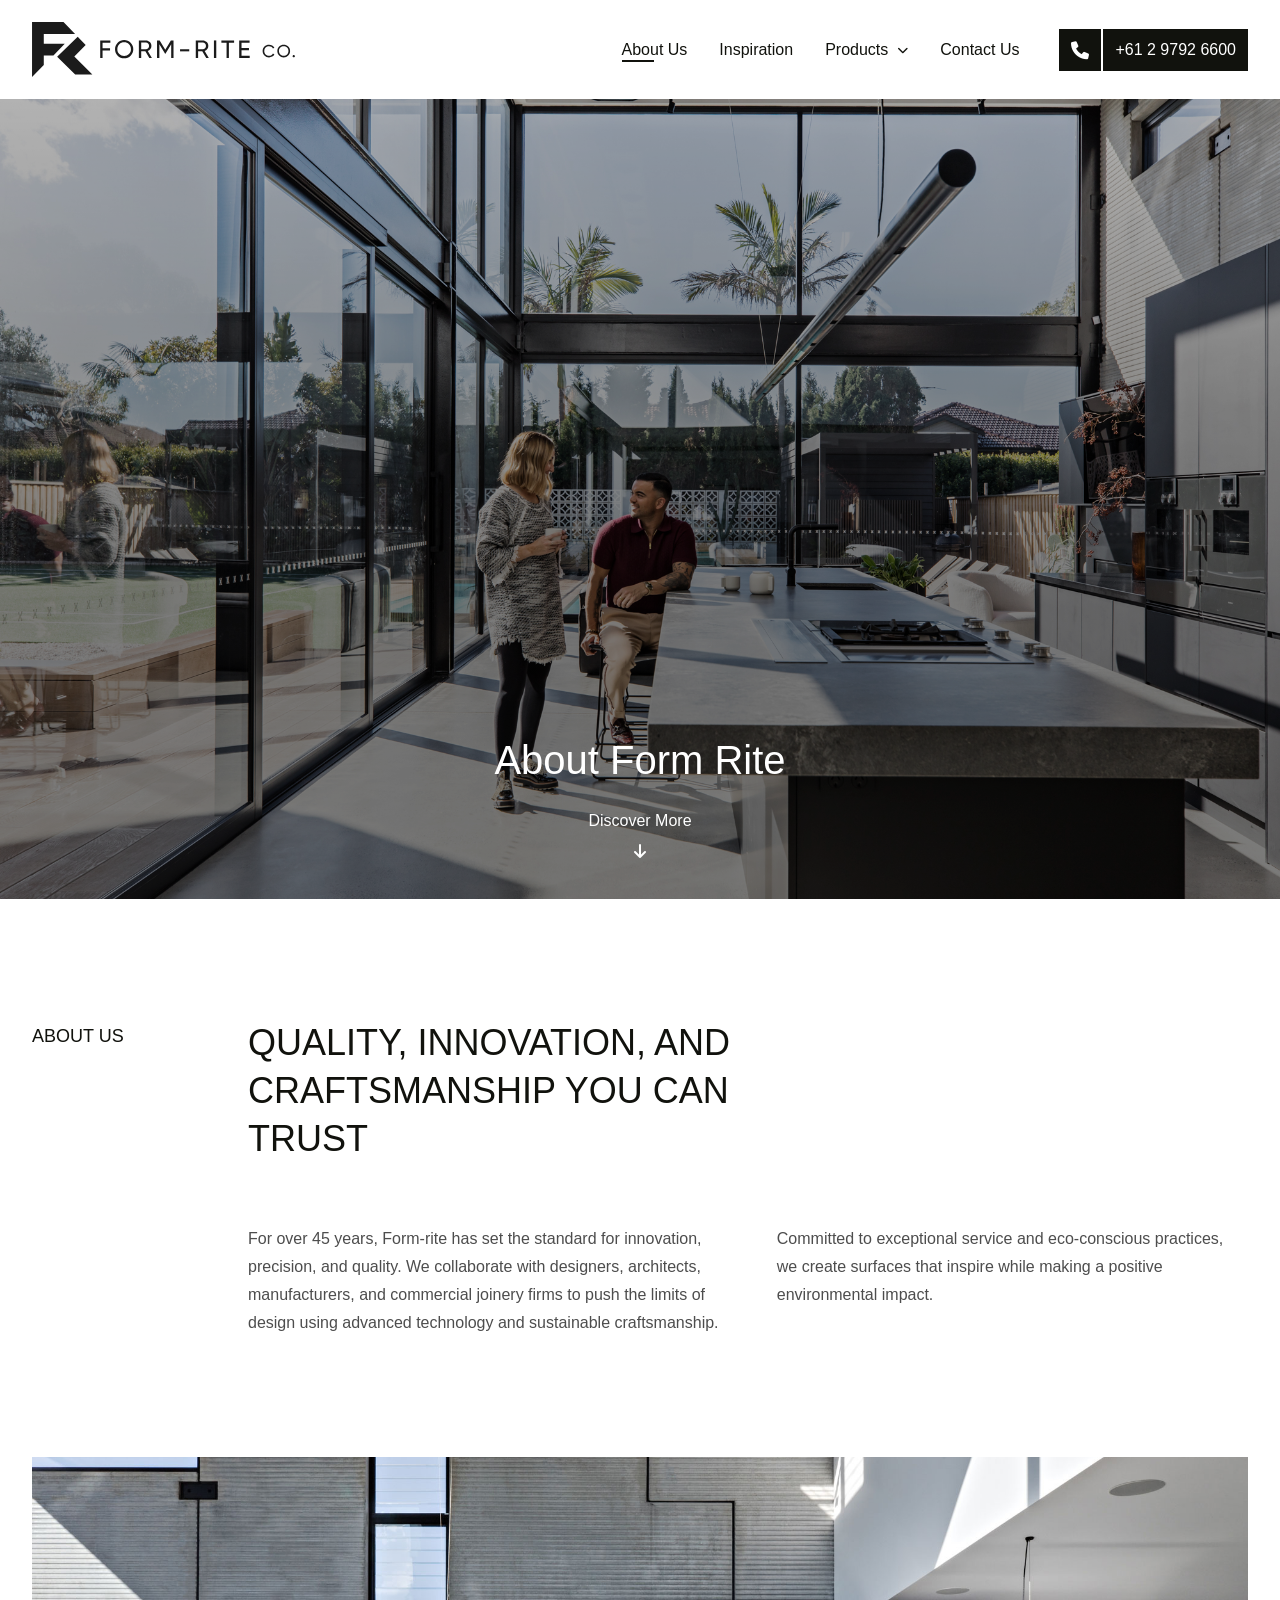
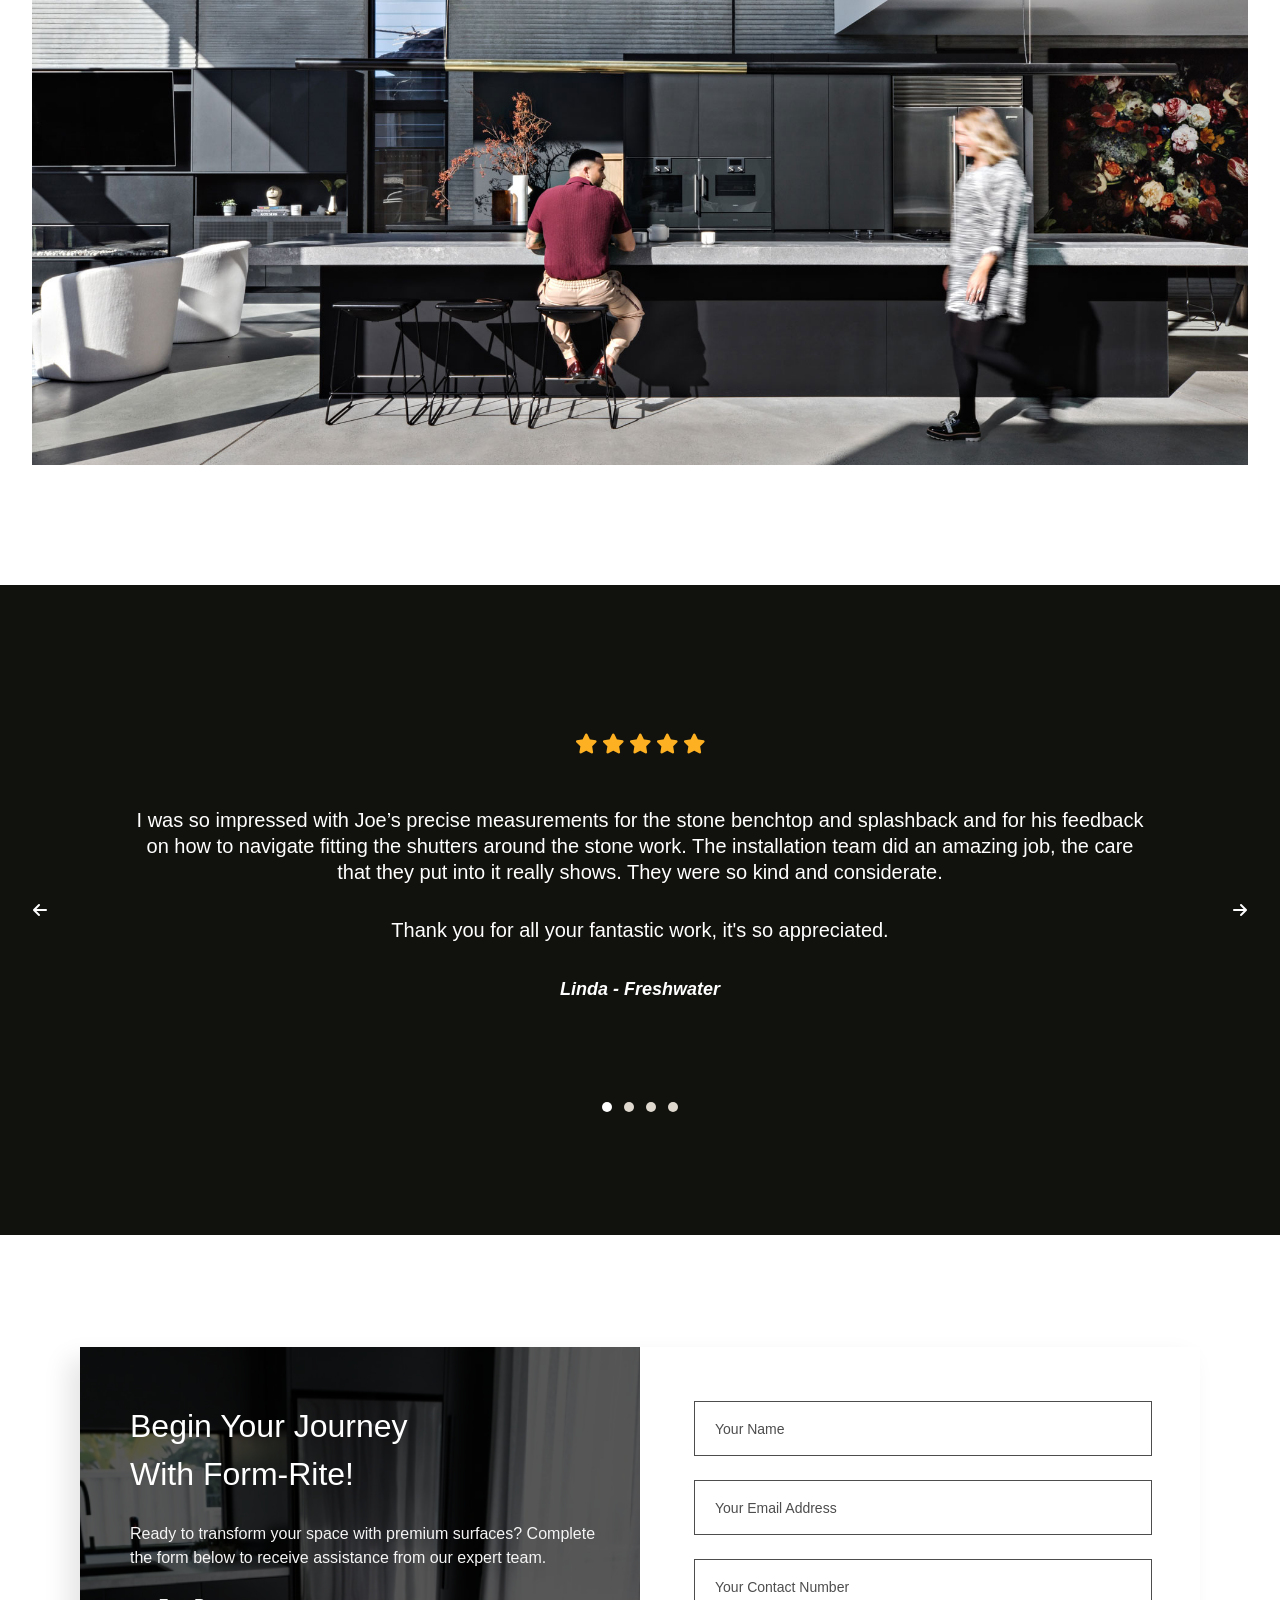
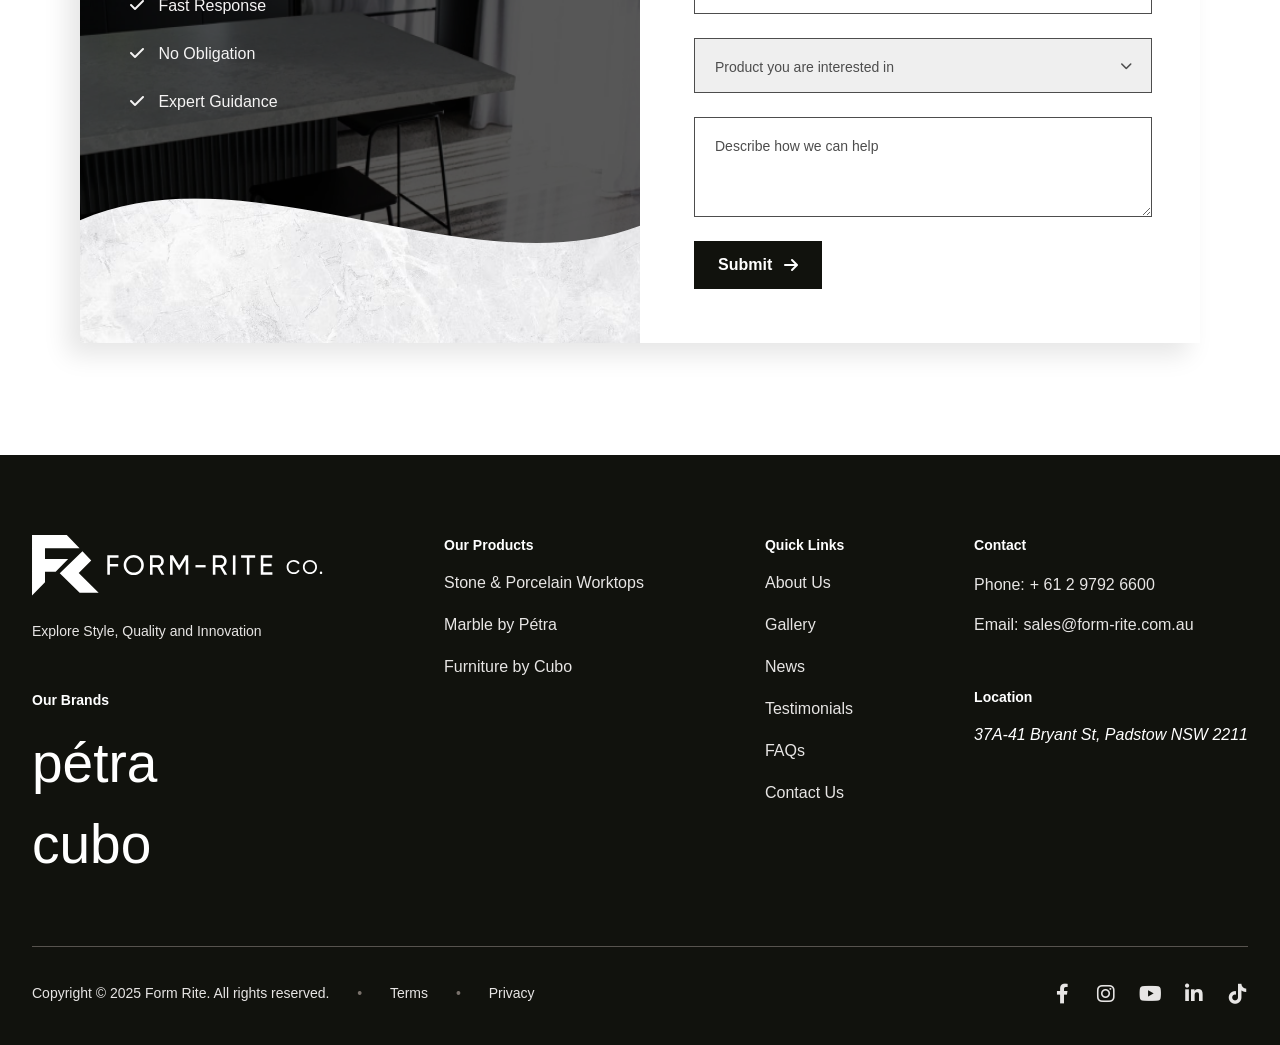
==== commit 2485f0e6: "Animations" ====
--- a/about.html
+++ b/about.html
@@ -344,11 +344,13 @@
         <div class="container">
           <div class="footer-grid">
             <div class="footer-brand">
-              <img
-                src="./images/White-Form-rite_logo.svg"
-                alt="Form-Rite Co."
-                class="footer-logo"
-              />
+              <a href="./index.html">
+                <img
+                  src="./images/White-Form-rite_logo.svg"
+                  alt="Form-Rite Co."
+                  class="footer-logo"
+                />
+              </a>
               <p class="footer-tagline">
                 Explore Style, Quality and Innovation
               </p>
@@ -402,9 +404,12 @@
           <div class="footer-bottom">
             <div class="footer-legal">
               <p>
-                Copyright © 2025 Form Rite. All rights reserved.
-                <span class="dot-dot">•</span> <a href="#">Terms</a>
-                <span class="dot-dot">•</span> <a href="#">Privacy</a>
+                <span class="copyright">
+                  Copyright © 2025 Form Rite. All rights reserved. </span
+                ><span class="terms-service">
+                  <span class="dot-dot">•</span> <a href="#">Terms</a>
+                  <span class="dot-dot">•</span> <a href="#">Privacy</a></span
+                >
               </p>
             </div>
             <div class="footer-socials">
--- a/css/base.css
+++ b/css/base.css
@@ -1,6 +1,7 @@
 @import url("https://fonts.cdnfonts.com/css/almarai");
 @import url("https://fonts.cdnfonts.com/css/inter");
 @import url("https://fonts.cdnfonts.com/css/futura-lt");
+
 :root {
   /* Font  */
   --heading-font: "Almarai", sans-serif;
@@ -42,7 +43,10 @@
   /* Prevent Safari from overriding font sizes */
   -webkit-text-size-adjust: 100%;
 }
+/* Animation  */
+
 /* --- Base Body Styles --- */
+
 body {
   font-family: var(--body-font);
   font-size: 1.6rem; /* Becomes 16px due to 62.5% html font-size */
@@ -140,6 +144,9 @@
     --padding-80: 6rem 0;
     --section-split: 6rem;
   }
+  h2 {
+    font-size: 2.8rem;
+  }
 }
 @media (max-width: 768px) {
   :root {
--- a/css/main.css
+++ b/css/main.css
@@ -252,10 +252,20 @@
   padding-bottom: 2px; /* Give the line some breathing room */
   display: inline-block; /* Ensures the span respects height/padding */
 }
-
+.link-arrow {
+  display: flex;
+  align-items: center;
+  gap: 1.2rem;
+  /* FIXES */
+  width: fit-content; /* Only as wide as the text + icon */
+  position: relative; /* Anchor the absolute ::after to this element */
+  text-decoration: none; /* Remove default link underline */
+  color: inherit;
+}
 .hero__scroll-text::after,
 .footer-links a::after,
-.footer-contact a::after {
+.footer-contact a::after,
+.link-arrow::after {
   content: "";
   position: absolute;
   bottom: 0;
@@ -269,7 +279,8 @@
 /* FIX 2 & 3: Match the class name and add :hover */
 .hero__scroll:hover .hero__scroll-text::after,
 .footer-links a:hover::after,
-.footer-contact a:hover::after {
+.footer-contact a:hover::after,
+.link-arrow:hover::after {
   width: 100%; /* Or 50% if you still want the half-underline look */
 }
 
@@ -436,12 +447,26 @@
 
 /* Left Black Info Side */
 .contact-card__info {
-  background-color: var(--color-black);
+  background-image: url("../images/form-bg-main.webp");
+  background-repeat: no-repeat;
+  background-size: cover;
+
   color: var(--color-white);
   position: relative;
   display: flex;
   flex-direction: column;
   overflow: hidden;
+}
+
+.contact-card__info::before {
+  content: "";
+  position: absolute;
+  top: 0;
+  left: 0;
+  width: 100%;
+  height: 100%;
+  background: rgba(0, 0, 0, 0.66); /* Subtle dark tint */
+  z-index: 0;
 }
 
 .contact-card__text-content {
@@ -486,17 +511,31 @@
 /* The Wavy Marble Texture */
 .marble-wave {
   position: absolute;
-  bottom: 0;
-  left: 0;
-  width: 100%;
-  height: 25%; /* Controls how much marble is visible */
+  /* 1. Pull the container slightly outside the bounds to cover sub-pixel gaps */
+  bottom: -1px;
+  left: -1px;
+  right: -1px; /* Setting right: -1px instead of width: 100% is more stable */
+
+  /* 2. Increase height slightly to compensate for bottom: -1px */
+  height: calc(25% + 2px);
+
+  /* 3. Force zero line-height to prevent inline-block ghost spacing */
+  line-height: 0;
+  font-size: 0;
 }
 
 .marble-wave img {
   width: 100%;
   height: 100%;
   object-fit: cover;
-  clip-path: url(#contact-wave); /* Links to the SVG above */
+  display: block; /* Removes the default bottom gap for images */
+
+  /* 4. The "Scale Hack" - slightly zoom the image to ensure the clip-path 
+        reaches the absolute edge of the container pixels */
+  transform: scale(1.02);
+  transform-origin: bottom left;
+
+  clip-path: url(#contact-wave);
 }
 
 /* Right Form Side */
--- a/css/main-responsive.css
+++ b/css/main-responsive.css
@@ -39,6 +39,15 @@
   .main-header__logo img {
     height: 40px;
   }
+
+  .main-nav__link:hover::after,
+  .main-nav__link.active::after {
+    width: 0; /* This defines the "half underline" */
+  }
+  .main-nav__link:hover {
+    background: var(--color-black);
+    color: var(--color-white);
+  }
 }
 
 @media (max-width: 1024px) {
@@ -92,7 +101,7 @@
     display: flex; /* Flex to keep text and icon on same line */
     justify-content: space-between; /* Icon to the far right */
     width: 100%;
-    padding: 2rem 0; /* Large clickable area */
+    padding: 2rem 2rem; /* Large clickable area */
     font-size: 2rem;
     text-align: left;
   }
@@ -159,6 +168,24 @@
     flex-direction: column;
     gap: 2rem;
   }
+  .footer-sub-brands p {
+    font-family: var(--beautiful-font);
+    font-weight: 400;
+    font-size: 5.5rem;
+    line-height: 6rem;
+    letter-spacing: 4%;
+    color: var(--color-white);
+  }
+}
+@media (max-width: 600px) {
+  .footer-legal p {
+    display: flex;
+    flex-direction: column;
+    gap: 1rem;
+  }
+  .terms-service .dot-dot:first-of-type {
+    display: none;
+  }
 }
 @media (max-width: 768px) {
   .hero {
@@ -182,39 +209,47 @@
   .footer-legal p {
     width: 100%;
     text-align: center;
-    max-width: 300px;
   }
   .contact-card {
     grid-template-columns: 1fr;
   }
   .contact-card__text-content {
-    padding: 3rem 3rem 15rem 3rem;
+    padding: 3rem 2rem 15rem 2rem;
   }
   .contact-card__form {
-    padding: 3rem;
+    padding: 3rem 2rem;
   }
   .contact-section {
-    padding: 6rem 0;
+    padding: 0;
+  }
+  .contact-section .wrapper {
+    padding: 0;
   }
   .form-input,
   .form-select,
   .form-textarea {
     margin-bottom: 2rem;
   }
+  .marble-wave {
+    height: 20%;
+  }
 }
 @media (max-width: 480px) {
   .contact-card__text-content {
-    padding: 2rem 2rem 13rem 2rem;
+    padding: 2rem 2rem 10rem 2rem;
   }
   .contact-card__form {
     padding: 2rem;
   }
   .contact-section {
-    padding: 4rem 0;
+    padding: 0;
   }
   .form-input,
   .form-select,
   .form-textarea {
     margin-bottom: 1rem;
   }
-}
+  .marble-wave {
+    height: 15%;
+  }
+}
--- a/css/inner-content.css
+++ b/css/inner-content.css
@@ -137,6 +137,26 @@
   display: flex;
   align-items: center;
   gap: 1.6rem;
+
+  /* CRITICAL: Shrink the hit-area to the size of text + icon */
+  width: fit-content;
+  position: relative;
+  padding-bottom: 2px;
+}
+
+/* The Underline */
+.project-card__title::after {
+  content: "";
+  position: absolute;
+  bottom: 0;
+  left: 0;
+  width: 0;
+  height: 1px; /* Slightly thicker for headings */
+  background-color: var(--color-white);
+  transition: width 0.3s ease-in-out;
+}
+.project-card:hover .project-card__title::after {
+  width: 100%;
 }
 .project-card__title span {
   display: inline-block;
@@ -151,6 +171,9 @@
 }
 
 @media (max-width: 1024px) {
+  .inspiration-section .wrapper {
+    padding: 0;
+  }
   .section-split-inspiration {
     grid-template-columns: 1fr;
   }
@@ -185,6 +208,9 @@
   }
   .project-list {
     gap: 3rem;
+  }
+  .project-card__title {
+    font-size: 2rem;
   }
 }
 
@@ -280,6 +306,11 @@
     margin-top: 4rem;
     grid-template-columns: 1fr 1fr;
   }
+  .product-item__description {
+    margin-top: 1.2rem;
+    opacity: 1;
+    max-height: 150px;
+  }
 }
 @media (max-width: 480px) {
   .product-grid {
@@ -287,7 +318,11 @@
     grid-template-columns: 1fr;
   }
   .product-item {
-    aspect-ratio: 53/39;
+    aspect-ratio: 37/40;
+  }
+  .product-item__title {
+    display: inline-flex;
+    flex-direction: column-reverse;
   }
 }
 
@@ -421,6 +456,51 @@
   border-bottom: 1px solid #4d4d4d;
 }
 
+@media (max-width: 768px) {
+  .tab-system__header {
+    display: flex; /* Change grid to flex for scrolling */
+    overflow-x: auto; /* Enable horizontal scroll */
+    white-space: nowrap; /* Keep items in one line */
+    gap: 1.5rem;
+    scrollbar-width: none; /* Hide scrollbar for Firefox */
+  }
+
+  .tab-system__header::-webkit-scrollbar {
+    display: none; /* Hide scrollbar for Chrome/Safari */
+  }
+
+  .tab-btn {
+    flex: 0 0 auto; /* Important: prevents buttons from shrinking */
+    cursor: pointer;
+  }
+  .accordion__item {
+    padding: 1rem 0 0;
+  }
+}
+@media (max-width: 480px) {
+  .testimonial-slider__quote,
+  .testimonial-slider__footer,
+  .testimonial-slider__author {
+    font-size: 1.6rem;
+    line-height: 2rem;
+  }
+  .testimonial-slider__footer {
+    margin: 2rem 0;
+  }
+  .testimonial-slider__author {
+    margin-bottom: 2rem;
+  }
+}
+
+/* --- Tab Logic --- */
+.tab-content {
+  display: none; /* Hide all content by default */
+}
+
+.tab-content.tab-active {
+  display: block; /* Show active tab */
+}
+
 .accordion__header {
   display: flex;
   justify-content: space-between;
@@ -434,6 +514,23 @@
 }
 .accordion__header i {
   font-size: 1.5rem;
+  cursor: pointer;
+}
+/* --- Accordion Logic --- */
+.accordion__body {
+  max-height: 0;
+  overflow: hidden;
+  transition: max-height 0.3s ease-out; /* Smooth slide effect */
+}
+
+.accordion__item--active .accordion__body {
+  max-height: 1000px; /* Large value to allow content to expand */
+}
+
+/* Optional: Icon Rotation (Matches your fa-arrow-down) */
+.accordion__item--active .accordion__header i {
+  transform: rotate(180deg);
+  transition: transform 0.3s ease;
 }
 
 .faq-content h4 {
@@ -581,6 +678,10 @@
 @media (max-width: 480px) {
   .products-grid {
     grid-template-columns: 1fr;
+  }
+  .accordion__header {
+    font-size: 1.6rem;
+    line-height: 2rem;
   }
 }
 /* FAQ Section  */
@@ -756,21 +857,6 @@
   gap: 1.6rem;
   margin-top: 1.6rem;
 }
-.main-image {
-  aspect-ratio: 55/45;
-  width: 100%;
-}
-.main-image img {
-  width: 100%;
-  height: 100%;
-  aspect-ratio: 55/45;
-}
-.thumbnail-grid img {
-  aspect-ratio: 12.5/10;
-}
-.thumbnail-placeholder img {
-  border: 1px solid #0000000f;
-}
 
 .product-title {
   text-align: left;
@@ -806,6 +892,51 @@
   padding-top: 2.4rem;
 }
 
+/* Container for the 4 thumbnails */
+#thumbnail-carousel {
+  margin-top: 1.6rem;
+  width: 100%;
+}
+
+/* Ensure each thumbnail image fills its 1/4th of the row */
+.splide__slide img {
+  width: 100%;
+  aspect-ratio: 12.5 / 10;
+  object-fit: cover;
+  cursor: pointer;
+  opacity: 0.5;
+  transition: all 0.3s ease;
+  display: block;
+  /* Ensure no borders here */
+  border: none;
+}
+
+/* Highlight active thumbnail */
+.splide__slide.is-active img {
+  opacity: 1;
+  outline: none;
+  border: none; /* Extra safety */
+}
+
+/* IMPORTANT: Remove the border from your previous placeholder class */
+.thumbnail-placeholder img {
+  border: none !important;
+}
+
+/* Remove default focus ring from Splide slides */
+.splide__slide:focus {
+  outline: none !important;
+}
+
+/* Main image sizing */
+.main-image img {
+  width: 100%;
+  aspect-ratio: 55/45;
+  object-fit: cover;
+  display: block;
+  border: none; /* Ensure main image has no border */
+}
+
 @media (max-width: 1024px) {
   .product-container {
     grid-template-columns: 1fr;
@@ -815,3 +946,9 @@
     padding: 0;
   }
 }
+
+/* 404   */
+
+.section-heading-404 button {
+  margin: 2rem auto 0;
+}
